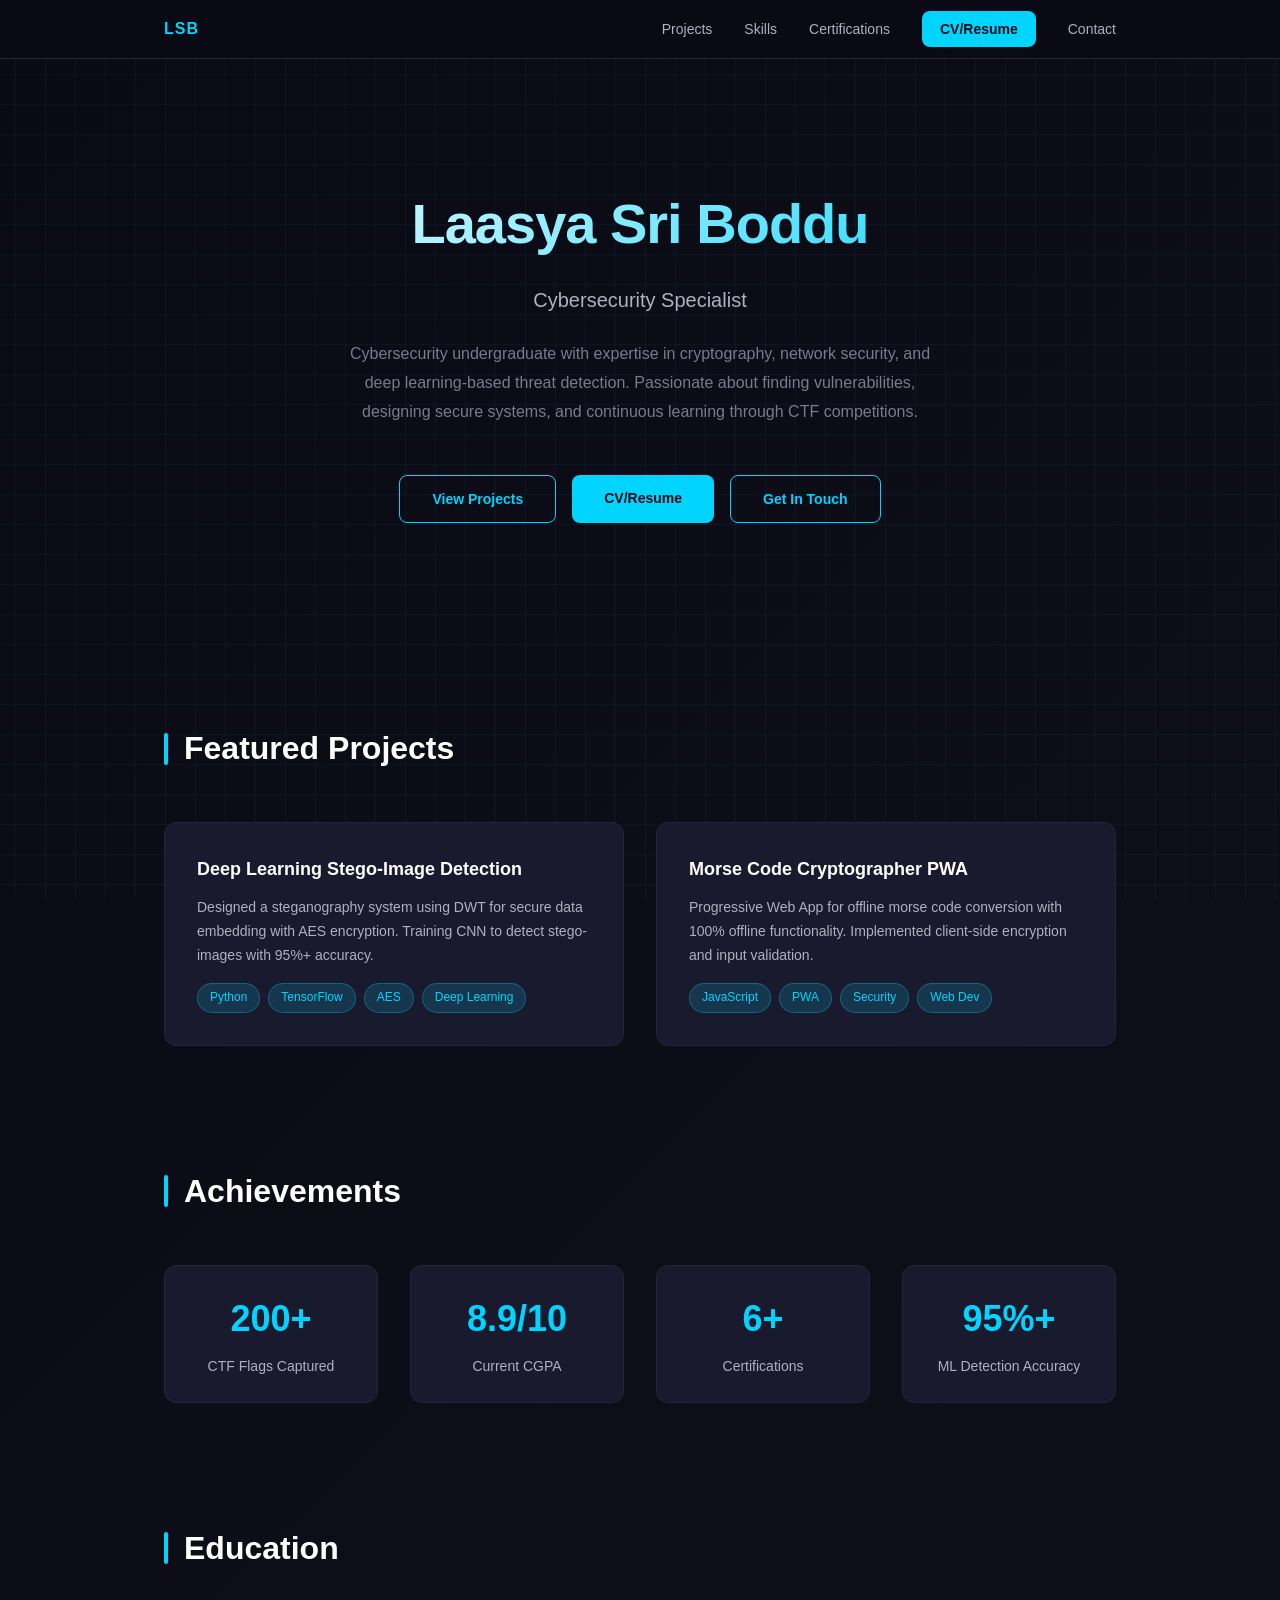
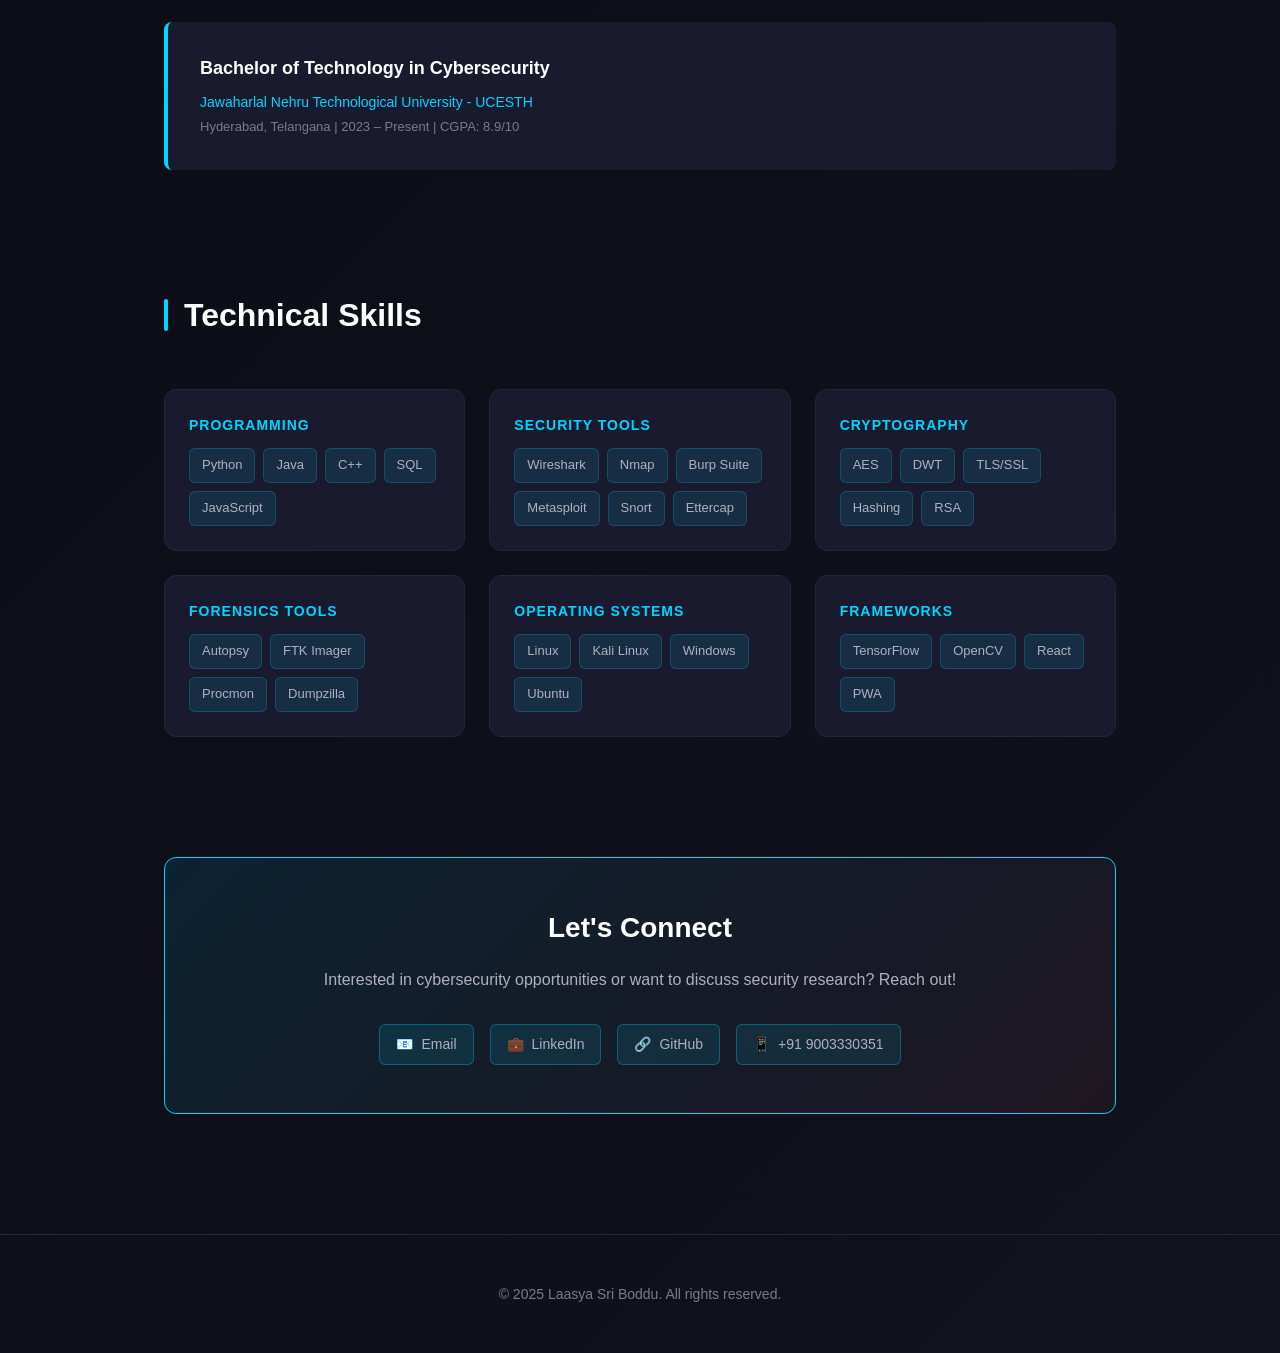
==== index.html @ 1b59035a "Add files via upload" ====
<!DOCTYPE html>
<html lang="en">
<head>
  <meta charset="UTF-8" />
  <meta name="viewport" content="width=device-width, initial-scale=1.0" />
  <meta
    name="description"
    content="Cybersecurity portfolio of Laasya Sri Boddu - cryptography, threat detection, penetration testing"
  />
  <meta name="theme-color" content="#0a0a14" />
  <title>Laasya Sri Boddu | Cybersecurity Portfolio</title>

  <link rel="stylesheet" href="styles.css" />
</head>

<body>
  <!-- Navigation -->
  <nav>
    <div class="container">
      <a href="#" class="nav-brand">LSB</a>

      <ul class="nav-links">
  <li><a href="#projects">Projects</a></li>
  <li><a href="#skills">Skills</a></li>
  <li><a href="#certifications">Certifications</a></li>

  <li>
    <a
      href="resume.pdf"
      target="_blank"
      class="resume-nav-btn"
    >
      CV/Resume
    </a>
  </li>

  <li><a href="#contact">Contact</a></li>
</ul>
    </div>
  </nav>

  <!-- Main -->
  <div class="container">

    <!-- Hero -->
    <section class="hero">
      <h1>Laasya Sri Boddu</h1>

      <p class="hero-subtitle">
        Cybersecurity Specialist
      </p>

      <p class="hero-description">
        Cybersecurity undergraduate with expertise in cryptography,
        network security, and deep learning-based threat detection.
        Passionate about finding vulnerabilities, designing secure systems,
        and continuous learning through CTF competitions.
      </p>

      <div class="cta-buttons">

  <a href="#projects" class="btn btn-secondary">
    View Projects
  </a>

  <a
    href="resume.pdf"
    target="_blank"
    class="btn btn-primary"
  >
    CV/Resume
  </a>

  <a href="#contact" class="btn btn-secondary">
    Get In Touch
  </a>

</div>
    </section>

    <!-- Projects -->
    <section id="projects">
      <h2 class="section-title">Featured Projects</h2>

      <div class="projects-grid">

        <!-- Project 1 -->
        <a
          href="https://github.com/laasya-04/Stego-Image-Analysis-ML"
          target="_blank"
          rel="noopener noreferrer"
          class="project-link"
        >
          <div class="project-card fade-in">
            <h3 class="project-title">
              Deep Learning Stego-Image Detection
            </h3>

            <p class="project-description">
              Designed a steganography system using DWT for secure
              data embedding with AES encryption. Training CNN to
              detect stego-images with 95%+ accuracy.
            </p>

            <div class="project-tags">
              <span class="tag">Python</span>
              <span class="tag">TensorFlow</span>
              <span class="tag">AES</span>
              <span class="tag">Deep Learning</span>
            </div>
          </div>
        </a>

        <!-- Project 2 -->
        <a
          href="https://github.com/laasya-04/morse-cryptographer"
          target="_blank"
          rel="noopener noreferrer"
          class="project-link"
        >
          <div class="project-card fade-in">
            <h3 class="project-title">
              Morse Code Cryptographer PWA
            </h3>

            <p class="project-description">
              Progressive Web App for offline morse code conversion
              with 100% offline functionality. Implemented client-side
              encryption and input validation.
            </p>

            <div class="project-tags">
              <span class="tag">JavaScript</span>
              <span class="tag">PWA</span>
              <span class="tag">Security</span>
              <span class="tag">Web Dev</span>
            </div>
          </div>
        </a>

      </div>
    </section>

    <!-- Achievements -->
    <section>
      <h2 class="section-title">Achievements</h2>

      <div class="achievements">

        <div class="achievement-card">
          <div class="achievement-number">200+</div>
          <div class="achievement-label">CTF Flags Captured</div>
        </div>

        <div class="achievement-card">
          <div class="achievement-number">8.9/10</div>
          <div class="achievement-label">Current CGPA</div>
        </div>

        <div class="achievement-card">
          <div class="achievement-number">6+</div>
          <div class="achievement-label">Certifications</div>
        </div>

        <div class="achievement-card">
          <div class="achievement-number">95%+</div>
          <div class="achievement-label">ML Detection Accuracy</div>
        </div>

      </div>
    </section>

    <!-- Education -->
    <section>
      <h2 class="section-title">Education</h2>

      <div class="education-box">
        <div class="education-degree">
          Bachelor of Technology in Cybersecurity
        </div>

        <div class="education-university">
          Jawaharlal Nehru Technological University - UCESTH
        </div>

        <div class="education-meta">
          Hyderabad, Telangana | 2023 – Present | CGPA: 8.9/10
        </div>
      </div>
    </section>

    <!-- Skills -->
    <section id="skills">
      <h2 class="section-title">Technical Skills</h2>

      <div class="skills-container">

        <div class="skill-category">
          <div class="skill-category-title">Programming</div>

          <div class="skill-items">
            <span class="skill-item">Python</span>
            <span class="skill-item">Java</span>
            <span class="skill-item">C++</span>
            <span class="skill-item">SQL</span>
            <span class="skill-item">JavaScript</span>
          </div>
        </div>

        <div class="skill-category">
          <div class="skill-category-title">Security Tools</div>

          <div class="skill-items">
            <span class="skill-item">Wireshark</span>
            <span class="skill-item">Nmap</span>
            <span class="skill-item">Burp Suite</span>
            <span class="skill-item">Metasploit</span>
            <span class="skill-item">Snort</span>
            <span class="skill-item">Ettercap</span>
          </div>
        </div>

        <div class="skill-category">
          <div class="skill-category-title">Cryptography</div>

          <div class="skill-items">
            <span class="skill-item">AES</span>
            <span class="skill-item">DWT</span>
            <span class="skill-item">TLS/SSL</span>
            <span class="skill-item">Hashing</span>
            <span class="skill-item">RSA</span>
          </div>
        </div>

        <div class="skill-category">
          <div class="skill-category-title">Forensics Tools</div>

          <div class="skill-items">
            <span class="skill-item">Autopsy</span>
            <span class="skill-item">FTK Imager</span>
            <span class="skill-item">Procmon</span>
            <span class="skill-item">Dumpzilla</span>
          </div>
        </div>

        <div class="skill-category">
          <div class="skill-category-title">Operating Systems</div>

          <div class="skill-items">
            <span class="skill-item">Linux</span>
            <span class="skill-item">Kali Linux</span>
            <span class="skill-item">Windows</span>
            <span class="skill-item">Ubuntu</span>
          </div>
        </div>

        <div class="skill-category">
          <div class="skill-category-title">Frameworks</div>

          <div class="skill-items">
            <span class="skill-item">TensorFlow</span>
            <span class="skill-item">OpenCV</span>
            <span class="skill-item">React</span>
            <span class="skill-item">PWA</span>
          </div>
        </div>

      </div>
    </section>

    <!-- Contact -->
    <section id="contact">
      <div class="contact-section">

        <h2>Let's Connect</h2>

        <p>
          Interested in cybersecurity opportunities or want to
          discuss security research? Reach out!
        </p>

        <div class="contact-links">

          <a
            href="mailto:laasya041105@gmail.com"
            class="contact-link"
          >
            <span>📧</span>
            Email
          </a>

          <a
            href="https://www.linkedin.com/in/laasya-sri-b-a674a734a/"
            target="_blank"
            rel="noopener noreferrer"
            class="contact-link"
          >
            <span>💼</span>
            LinkedIn
          </a>

          <a
            href="https://github.com/laasya-04"
            target="_blank"
            rel="noopener noreferrer"
            class="contact-link"
          >
            <span>🔗</span>
            GitHub
          </a>

          <a
            href="tel:+919003330351"
            class="contact-link"
          >
            <span>📱</span>
            +91 9003330351
          </a>

        </div>
      </div>
    </section>

  </div>

  <!-- Footer -->
  <footer>
    <div class="container">
      <p>
        © 2025 Laasya Sri Boddu.
        All rights reserved.
      </p>
    </div>
  </footer>

  <script src="script.js"></script>
</body>
</html>
---- styles.css ----
* {
  margin: 0;
  padding: 0;
  box-sizing: border-box;
}

:root {
  --bg-primary: #0a0a14;
  --bg-secondary: #12121e;
  --bg-tertiary: #1a1a2e;
  --text-primary: #ffffff;
  --text-secondary: #b0b0c0;
  --text-tertiary: #7a7a8e;
  --accent: #00d4ff;
  --accent-warm: #ff6b6b;
  --border: #252538;
  --success: #52c41a;
}

html {
  scroll-behavior: smooth;
}

body {
  font-family: -apple-system, BlinkMacSystemFont, 'Segoe UI', Roboto, 'Helvetica Neue', sans-serif;
  background: linear-gradient(135deg, var(--bg-primary) 0%, var(--bg-secondary) 100%);
  color: var(--text-primary);
  line-height: 1.6;
  overflow-x: hidden;
}

/* Animated background grid */
body::before {
  content: '';
  position: fixed;
  top: 0;
  left: 0;
  width: 100%;
  height: 100%;
  background-image: 
    linear-gradient(0deg, transparent 24%, rgba(0, 212, 255, 0.05) 25%, rgba(0, 212, 255, 0.05) 26%, transparent 27%, transparent 74%, rgba(0, 212, 255, 0.05) 75%, rgba(0, 212, 255, 0.05) 76%, transparent 77%, transparent),
    linear-gradient(90deg, transparent 24%, rgba(0, 212, 255, 0.05) 25%, rgba(0, 212, 255, 0.05) 26%, transparent 27%, transparent 74%, rgba(0, 212, 255, 0.05) 75%, rgba(0, 212, 255, 0.05) 76%, transparent 77%, transparent);
  background-size: 60px 60px;
  pointer-events: none;
  z-index: 0;
}

.container {
  position: relative;
  z-index: 1;
  max-width: 1000px;
  margin: 0 auto;
  padding: 0 24px;
}

/* Navigation */
nav {
  position: sticky;
  top: 0;
  background: rgba(10, 10, 20, 0.8);
  backdrop-filter: blur(10px);
  border-bottom: 1px solid var(--border);
  padding: 16px 0;
  z-index: 100;
}

nav .container {
  display: flex;
  justify-content: space-between;
  align-items: center;
}

.nav-brand {
  font-size: 16px;
  font-weight: 600;
  color: var(--accent);
  text-decoration: none;
  letter-spacing: 1px;
}

.nav-links {
  display: flex;
  gap: 32px;
  list-style: none;
}

.nav-links a {
  color: var(--text-secondary);
  text-decoration: none;
  font-size: 14px;
  transition: color 0.3s ease;
  position: relative;
}

.nav-links a:hover {
  color: var(--accent);
}

.nav-links a::after {
  content: '';
  position: absolute;
  bottom: -4px;
  left: 0;
  width: 0;
  height: 2px;
  background: var(--accent);
  transition: width 0.3s ease;
}

.nav-links a:hover::after {
  width: 100%;
}

/* Hero Section */

.hero {
  padding: 120px 0 80px;
  text-align: center;
  animation: fadeInUp 1s ease-out;
}

.hero h1 {
  font-size: 56px;
  font-weight: 700;
  margin-bottom: 16px;
  background: linear-gradient(135deg, var(--text-primary) 0%, var(--accent) 100%);
  -webkit-background-clip: text;
  -webkit-text-fill-color: transparent;
  background-clip: text;
  letter-spacing: -1px;
}

.hero-subtitle {
  font-size: 20px;
  color: var(--text-secondary);
  margin-bottom: 24px;
  font-weight: 300;
}

.hero-description {
  font-size: 16px;
  color: var(--text-tertiary);
  max-width: 600px;
  margin: 0 auto 48px;
  line-height: 1.8;
}

.cta-buttons {
  display: flex;
  gap: 16px;
  justify-content: center;
  flex-wrap: wrap;
}

.btn {
  padding: 12px 32px;
  border: none;
  border-radius: 8px;
  font-size: 14px;
  font-weight: 600;
  cursor: pointer;
  transition: all 0.3s ease;
  text-decoration: none;
  display: inline-block;
}

.btn-primary {
  background: var(--accent);
  color: var(--bg-primary);
}

.btn-primary:hover {
  transform: translateY(-2px);
  box-shadow: 0 12px 24px rgba(0, 212, 255, 0.2);
}

.btn-secondary {
  background: transparent;
  color: var(--accent);
  border: 1px solid var(--accent);
}

.btn-secondary:hover {
  background: rgba(0, 212, 255, 0.1);
}
.resume-nav-btn {
  background: var(--accent);
  color: var(--bg-primary) !important;
  padding: 10px 18px;
  border-radius: 8px;
  font-weight: 600;
  transition: all 0.3s ease;
}

.resume-nav-btn:hover {
  transform: translateY(-2px);
  box-shadow: 0 8px 20px rgba(0, 212, 255, 0.25);
}

.resume-nav-btn::after {
  display: none;
}
/* Sections */
section {
  margin-bottom: 120px;
}

.section-title {
  font-size: 32px;
  font-weight: 700;
  margin-bottom: 48px;
  color: var(--text-primary);
  display: flex;
  align-items: center;
  gap: 16px;
}

.section-title::before {
  content: '';
  width: 4px;
  height: 32px;
  background: var(--accent);
  border-radius: 2px;
}

/* Projects Grid */
.projects-grid {
  display: grid;
  grid-template-columns: repeat(auto-fit, minmax(320px, 1fr));
  gap: 32px;
}
.project-link {
  text-decoration: none;
  color: inherit;
  display: block;
}
.project-card {
  background: var(--bg-tertiary);
  border: 1px solid var(--border);
  border-radius: 12px;
  padding: 32px;
  transition: all 0.3s ease;
  cursor: pointer;
  position: relative;
  overflow: hidden;
}

.project-card::before {
  content: '';
  position: absolute;
  top: 0;
  left: 0;
  width: 100%;
  height: 4px;
  background: linear-gradient(90deg, var(--accent), var(--accent-warm));
  transform: translateX(-100%);
  transition: transform 0.3s ease;
}

.project-card:hover {
  background: linear-gradient(135deg, rgba(0, 212, 255, 0.1) 0%, rgba(255, 107, 107, 0.05) 100%);
  border-color: var(--accent);
  transform: translateY(-8px);
}

.project-card:hover::before {
  transform: translateX(0);
}

.project-title {
  font-size: 18px;
  font-weight: 600;
  margin-bottom: 12px;
  color: var(--text-primary);
}

.project-description {
  font-size: 14px;
  color: var(--text-secondary);
  margin-bottom: 16px;
  line-height: 1.7;
}

.project-tags {
  display: flex;
  gap: 8px;
  flex-wrap: wrap;
}

.tag {
  background: rgba(0, 212, 255, 0.15);
  color: var(--accent);
  padding: 4px 12px;
  border-radius: 20px;
  font-size: 12px;
  font-weight: 500;
  border: 1px solid rgba(0, 212, 255, 0.3);
}

/* Skills Section */
.skills-container {
  display: grid;
  grid-template-columns: repeat(auto-fit, minmax(250px, 1fr));
  gap: 24px;
}

.skill-category {
  background: var(--bg-tertiary);
  border: 1px solid var(--border);
  border-radius: 12px;
  padding: 24px;
  transition: all 0.3s ease;
}

.skill-category:hover {
  border-color: var(--accent);
  background: linear-gradient(135deg, rgba(0, 212, 255, 0.1) 0%, rgba(0, 212, 255, 0.05) 100%);
}

.skill-category-title {
  font-size: 14px;
  font-weight: 700;
  color: var(--accent);
  margin-bottom: 12px;
  text-transform: uppercase;
  letter-spacing: 1px;
}

.skill-items {
  display: flex;
  flex-wrap: wrap;
  gap: 8px;
}

.skill-item {
  background: rgba(0, 212, 255, 0.1);
  color: var(--text-secondary);
  padding: 6px 12px;
  border-radius: 6px;
  font-size: 13px;
  border: 1px solid rgba(0, 212, 255, 0.2);
  transition: all 0.3s ease;
}

.skill-item:hover {
  background: rgba(0, 212, 255, 0.2);
  color: var(--accent);
  border-color: var(--accent);
}

/* Achievements */
.achievements {
  display: grid;
  grid-template-columns: repeat(auto-fit, minmax(200px, 1fr));
  gap: 32px;
}

.achievement-card {
  text-align: center;
  padding: 24px;
  background: var(--bg-tertiary);
  border: 1px solid var(--border);
  border-radius: 12px;
  transition: all 0.3s ease;
}

.achievement-card:hover {
  border-color: var(--accent);
  transform: scale(1.05);
}

.achievement-number {
  font-size: 36px;
  font-weight: 700;
  color: var(--accent);
  margin-bottom: 8px;
}

.achievement-label {
  font-size: 14px;
  color: var(--text-secondary);
  font-weight: 500;
}

/* Certifications */
.cert-link {
  text-decoration: none;
  color: inherit;
  transition: all 0.3s ease;
  display: block;
  cursor: pointer;
}
 
.cert-link:hover .cert-name {
  color: var(--accent);
  text-decoration: underline;
}
 
.cert-item:has(.cert-link:hover) {
  background: rgba(0, 212, 255, 0.12) !important;
  border-left-color: var(--accent) !important;
}
 
.cert-name {
  font-size: 14px;
  font-weight: 600;
  color: var(--text-primary);
  margin-bottom: 4px;
  transition: color 0.3s ease;
}
 
/* Add pointer cursor to cert-name */
.cert-link:hover {
  color: var(--accent);
}
.certifications-list {
  display: flex;
  flex-direction: column;
  gap: 16px;
}

.cert-item {
  display: flex;
  align-items: flex-start;
  gap: 16px;
  padding: 16px;
  background: var(--bg-tertiary);
  border-radius: 8px;
  border-left: 3px solid var(--accent);
  transition: all 0.3s ease;
}

.cert-item:hover {
  background: rgba(0, 212, 255, 0.08);
  transform: translateX(8px);
}

.cert-icon {
  width: 32px;
  height: 32px;
  background: rgba(0, 212, 255, 0.2);
  border-radius: 50%;
  display: flex;
  align-items: center;
  justify-content: center;
  color: var(--accent);
  flex-shrink: 0;
  font-weight: 700;
  font-size: 16px;
}

.cert-content {
  flex: 1;
}

.cert-name {
  font-size: 14px;
  font-weight: 600;
  color: var(--text-primary);
  margin-bottom: 4px;
}

.cert-issuer {
  font-size: 13px;
  color: var(--text-tertiary);
}

/* Education */
.education-box {
  background: var(--bg-tertiary);
  border-left: 4px solid var(--accent);
  border-radius: 8px;
  padding: 32px;
  transition: all 0.3s ease;
}

.education-box:hover {
  background: rgba(0, 212, 255, 0.08);
}

.education-degree {
  font-size: 18px;
  font-weight: 600;
  color: var(--text-primary);
  margin-bottom: 8px;
}

.education-university {
  font-size: 14px;
  color: var(--accent);
  margin-bottom: 4px;
  font-weight: 500;
}

.education-meta {
  font-size: 13px;
  color: var(--text-tertiary);
}

/* Contact Section */
.contact-section {
  background: linear-gradient(135deg, rgba(0, 212, 255, 0.1) 0%, rgba(255, 107, 107, 0.05) 100%);
  border: 1px solid var(--accent);
  border-radius: 12px;
  padding: 48px;
  text-align: center;
}

.contact-section h2 {
  font-size: 28px;
  margin-bottom: 16px;
}

.contact-section p {
  font-size: 16px;
  color: var(--text-secondary);
  margin-bottom: 32px;
}

.contact-links {
  display: flex;
  gap: 16px;
  justify-content: center;
  flex-wrap: wrap;
}

.contact-link {
  display: flex;
  align-items: center;
  gap: 8px;
  color: var(--text-secondary);
  text-decoration: none;
  font-size: 14px;
  padding: 8px 16px;
  background: rgba(0, 212, 255, 0.1);
  border: 1px solid rgba(0, 212, 255, 0.3);
  border-radius: 6px;
  transition: all 0.3s ease;
}

.contact-link:hover {
  color: var(--accent);
  background: rgba(0, 212, 255, 0.2);
  border-color: var(--accent);
}

/* Footer */
footer {
  border-top: 1px solid var(--border);
  padding: 48px 0;
  text-align: center;
  color: var(--text-tertiary);
  font-size: 14px;
}

/* Animations */
@keyframes fadeInUp {
  from {
    opacity: 0;
    transform: translateY(30px);
  }
  to {
    opacity: 1;
    transform: translateY(0);
  }
}

@keyframes slideIn {
  from {
    opacity: 0;
    transform: translateX(-20px);
  }
  to {
    opacity: 1;
    transform: translateX(0);
  }
}

.fade-in {
  animation: fadeInUp 0.6s ease-out forwards;
}

section:nth-child(n) {
  animation: fadeInUp 0.8s ease-out;
}

/* Responsive */
@media (max-width: 768px) {
  .hero h1 {
    font-size: 36px;
  }

  .nav-links {
    gap: 16px;
    font-size: 12px;
  }

  .section-title {
    font-size: 24px;
  }

  .projects-grid {
    grid-template-columns: 1fr;
  }

  .cta-buttons {
    flex-direction: column;
  }

  .btn {
    width: 100%;
  }

  .contact-section {
    padding: 32px 24px;
  }
}
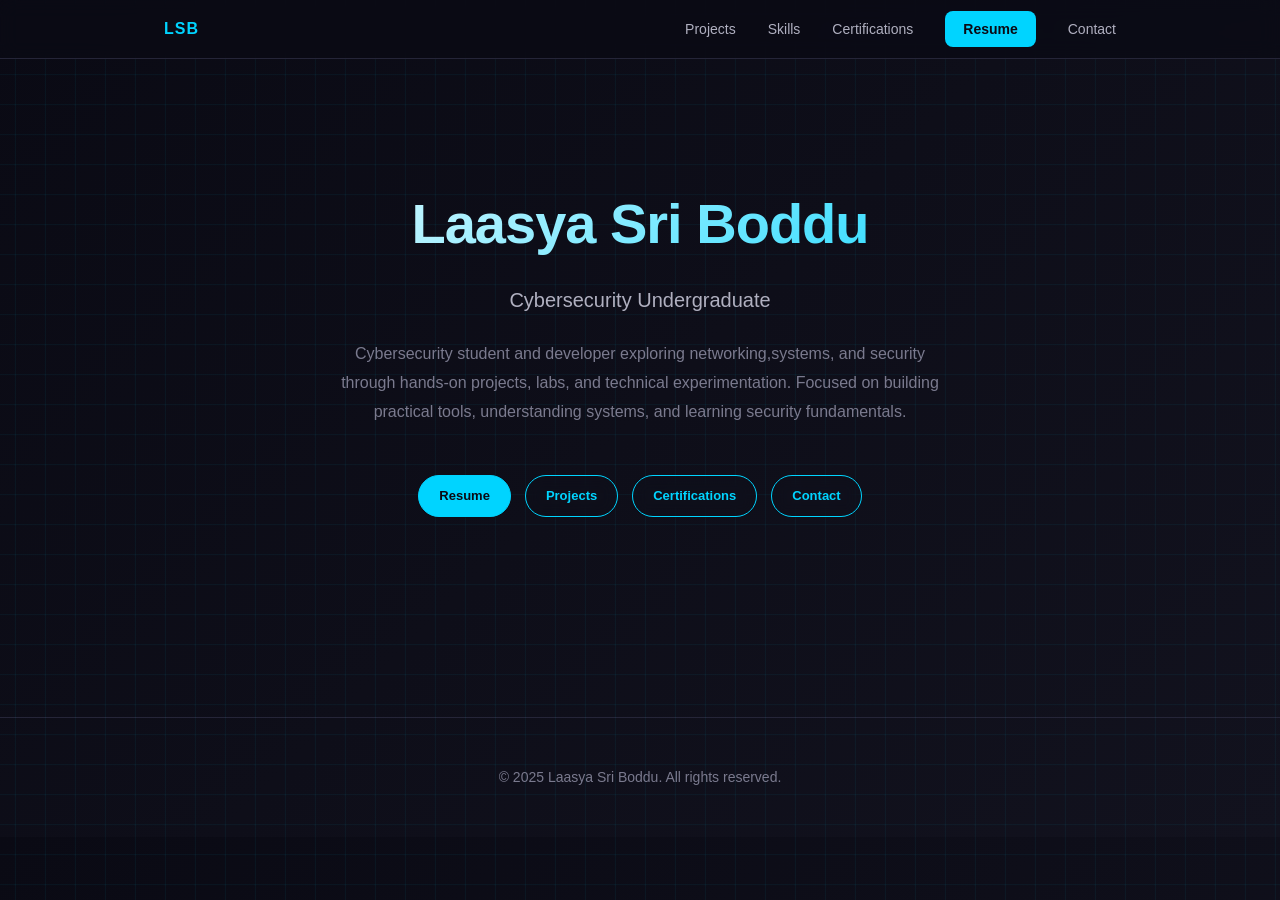
==== commit 1b2e3935: "Added portfolio files" ====
--- a/index.html
+++ b/index.html
@@ -29,8 +29,7 @@
       href="resume.pdf"
       target="_blank"
       class="resume-nav-btn"
-    >
-      CV/Resume
+    >Resume
     </a>
   </li>
 
@@ -46,278 +45,40 @@
     <section class="hero">
       <h1>Laasya Sri Boddu</h1>
 
-      <p class="hero-subtitle">
-        Cybersecurity Specialist
-      </p>
+      <p class="hero-subtitle">Cybersecurity Undergraduate</p>
 
       <p class="hero-description">
-        Cybersecurity undergraduate with expertise in cryptography,
-        network security, and deep learning-based threat detection.
-        Passionate about finding vulnerabilities, designing secure systems,
-        and continuous learning through CTF competitions.
+        Cybersecurity student and developer exploring networking,systems, and security through hands-on projects, labs, and technical experimentation. Focused on building practical tools, understanding systems, and learning security fundamentals.
       </p>
 
       <div class="cta-buttons">
-
-  <a href="#projects" class="btn btn-secondary">
-    View Projects
-  </a>
-
-  <a
-    href="resume.pdf"
-    target="_blank"
-    class="btn btn-primary"
-  >
-    CV/Resume
-  </a>
-
-  <a href="#contact" class="btn btn-secondary">
-    Get In Touch
-  </a>
-
-</div>
-    </section>
-
-    <!-- Projects -->
-    <section id="projects">
-      <h2 class="section-title">Featured Projects</h2>
-
-      <div class="projects-grid">
-
-        <!-- Project 1 -->
         <a
-          href="https://github.com/laasya-04/Stego-Image-Analysis-ML"
+          href="resume.pdf"
           target="_blank"
-          rel="noopener noreferrer"
-          class="project-link"
+          class="btn btn-primary"
         >
-          <div class="project-card fade-in">
-            <h3 class="project-title">
-              Deep Learning Stego-Image Detection
-            </h3>
-
-            <p class="project-description">
-              Designed a steganography system using DWT for secure
-              data embedding with AES encryption. Training CNN to
-              detect stego-images with 95%+ accuracy.
-            </p>
-
-            <div class="project-tags">
-              <span class="tag">Python</span>
-              <span class="tag">TensorFlow</span>
-              <span class="tag">AES</span>
-              <span class="tag">Deep Learning</span>
-            </div>
-          </div>
+        Resume
         </a>
 
-        <!-- Project 2 -->
         <a
-          href="https://github.com/laasya-04/morse-cryptographer"
-          target="_blank"
-          rel="noopener noreferrer"
-          class="project-link"
+          href="projects.html"
+          class="btn btn-secondary"
         >
-          <div class="project-card fade-in">
-            <h3 class="project-title">
-              Morse Code Cryptographer PWA
-            </h3>
-
-            <p class="project-description">
-              Progressive Web App for offline morse code conversion
-              with 100% offline functionality. Implemented client-side
-              encryption and input validation.
-            </p>
-
-            <div class="project-tags">
-              <span class="tag">JavaScript</span>
-              <span class="tag">PWA</span>
-              <span class="tag">Security</span>
-              <span class="tag">Web Dev</span>
-            </div>
-          </div>
+        Projects
         </a>
 
-      </div>
-    </section>
-
-    <!-- Achievements -->
-    <section>
-      <h2 class="section-title">Achievements</h2>
-
-      <div class="achievements">
-
-        <div class="achievement-card">
-          <div class="achievement-number">200+</div>
-          <div class="achievement-label">CTF Flags Captured</div>
-        </div>
-
-        <div class="achievement-card">
-          <div class="achievement-number">8.9/10</div>
-          <div class="achievement-label">Current CGPA</div>
-        </div>
-
-        <div class="achievement-card">
-          <div class="achievement-number">6+</div>
-          <div class="achievement-label">Certifications</div>
-        </div>
-
-        <div class="achievement-card">
-          <div class="achievement-number">95%+</div>
-          <div class="achievement-label">ML Detection Accuracy</div>
-        </div>
-
-      </div>
-    </section>
-
-    <!-- Education -->
-    <section>
-      <h2 class="section-title">Education</h2>
-
-      <div class="education-box">
-        <div class="education-degree">
-          Bachelor of Technology in Cybersecurity
-        </div>
-
-        <div class="education-university">
-          Jawaharlal Nehru Technological University - UCESTH
-        </div>
-
-        <div class="education-meta">
-          Hyderabad, Telangana | 2023 – Present | CGPA: 8.9/10
-        </div>
-      </div>
-    </section>
-
-    <!-- Skills -->
-    <section id="skills">
-      <h2 class="section-title">Technical Skills</h2>
-
-      <div class="skills-container">
-
-        <div class="skill-category">
-          <div class="skill-category-title">Programming</div>
-
-          <div class="skill-items">
-            <span class="skill-item">Python</span>
-            <span class="skill-item">Java</span>
-            <span class="skill-item">C++</span>
-            <span class="skill-item">SQL</span>
-            <span class="skill-item">JavaScript</span>
-          </div>
-        </div>
-
-        <div class="skill-category">
-          <div class="skill-category-title">Security Tools</div>
-
-          <div class="skill-items">
-            <span class="skill-item">Wireshark</span>
-            <span class="skill-item">Nmap</span>
-            <span class="skill-item">Burp Suite</span>
-            <span class="skill-item">Metasploit</span>
-            <span class="skill-item">Snort</span>
-            <span class="skill-item">Ettercap</span>
-          </div>
-        </div>
-
-        <div class="skill-category">
-          <div class="skill-category-title">Cryptography</div>
-
-          <div class="skill-items">
-            <span class="skill-item">AES</span>
-            <span class="skill-item">DWT</span>
-            <span class="skill-item">TLS/SSL</span>
-            <span class="skill-item">Hashing</span>
-            <span class="skill-item">RSA</span>
-          </div>
-        </div>
-
-        <div class="skill-category">
-          <div class="skill-category-title">Forensics Tools</div>
-
-          <div class="skill-items">
-            <span class="skill-item">Autopsy</span>
-            <span class="skill-item">FTK Imager</span>
-            <span class="skill-item">Procmon</span>
-            <span class="skill-item">Dumpzilla</span>
-          </div>
-        </div>
-
-        <div class="skill-category">
-          <div class="skill-category-title">Operating Systems</div>
-
-          <div class="skill-items">
-            <span class="skill-item">Linux</span>
-            <span class="skill-item">Kali Linux</span>
-            <span class="skill-item">Windows</span>
-            <span class="skill-item">Ubuntu</span>
-          </div>
-        </div>
-
-        <div class="skill-category">
-          <div class="skill-category-title">Frameworks</div>
-
-          <div class="skill-items">
-            <span class="skill-item">TensorFlow</span>
-            <span class="skill-item">OpenCV</span>
-            <span class="skill-item">React</span>
-            <span class="skill-item">PWA</span>
-          </div>
-        </div>
-
-      </div>
-    </section>
-
-    <!-- Contact -->
-    <section id="contact">
-      <div class="contact-section">
-
-        <h2>Let's Connect</h2>
-
-        <p>
-          Interested in cybersecurity opportunities or want to
-          discuss security research? Reach out!
-        </p>
-
-        <div class="contact-links">
-
-          <a
-            href="mailto:laasya041105@gmail.com"
-            class="contact-link"
-          >
-            <span>📧</span>
-            Email
-          </a>
-
-          <a
-            href="https://www.linkedin.com/in/laasya-sri-b-a674a734a/"
-            target="_blank"
-            rel="noopener noreferrer"
-            class="contact-link"
-          >
-            <span>💼</span>
-            LinkedIn
-          </a>
-
-          <a
-            href="https://github.com/laasya-04"
-            target="_blank"
-            rel="noopener noreferrer"
-            class="contact-link"
-          >
-            <span>🔗</span>
-            GitHub
-          </a>
-
-          <a
-            href="tel:+919003330351"
-            class="contact-link"
-          >
-            <span>📱</span>
-            +91 9003330351
-          </a>
-
-        </div>
+        <a
+          href="certifications.html"
+          class="btn btn-secondary"
+        >
+        Certifications
+        </a>
+        <a
+          href="contact.html"
+          class="btn btn-secondary"
+        >
+        Contact
+        </a>
       </div>
     </section>
 
--- a/styles.css
+++ b/styles.css
@@ -147,33 +147,42 @@
 
 .cta-buttons {
   display: flex;
-  gap: 16px;
+  gap: 14px;
   justify-content: center;
   flex-wrap: wrap;
+  margin-top: 36px;
 }
 
 .btn {
-  padding: 12px 32px;
-  border: none;
-  border-radius: 8px;
-  font-size: 14px;
+  padding: 10px 20px;
+  border-radius: 999px;
+  font-size: 13px;
   font-weight: 600;
-  cursor: pointer;
-  transition: all 0.3s ease;
   text-decoration: none;
-  display: inline-block;
+  transition: all 0.25s ease;
+  border: 1px solid var(--border);
+  background: rgba(255, 255, 255, 0.03);
+  color: var(--text-secondary);
+  backdrop-filter: blur(8px);
+}
+
+.btn:hover {
+  transform: translateY(-2px);
+  border-color: var(--accent);
+  color: var(--accent);
+  background: rgba(0, 212, 255, 0.08);
 }
 
 .btn-primary {
   background: var(--accent);
   color: var(--bg-primary);
+  border-color: var(--accent);
 }
 
 .btn-primary:hover {
-  transform: translateY(-2px);
-  box-shadow: 0 12px 24px rgba(0, 212, 255, 0.2);
-}
-
+  background: transparent;
+  color: var(--accent);
+}
 .btn-secondary {
   background: transparent;
   color: var(--accent);
@@ -298,6 +307,9 @@
 }
 
 /* Skills Section */
+#skills {
+  margin-top: 40px;
+}
 .skills-container {
   display: grid;
   grid-template-columns: repeat(auto-fit, minmax(250px, 1fr));
@@ -383,81 +395,54 @@
 }
 
 /* Certifications */
+
+.certifications-list {
+  display: flex;
+  flex-direction: column;
+  gap: 24px;
+  margin-top: 40px;
+}
+
+.cert-item {
+  transition: all 0.3s ease;
+  margin-top: 20px;
+}
+
 .cert-link {
   text-decoration: none;
   color: inherit;
-  transition: all 0.3s ease;
   display: block;
-  cursor: pointer;
-}
- 
-.cert-link:hover .cert-name {
-  color: var(--accent);
-  text-decoration: underline;
-}
- 
-.cert-item:has(.cert-link:hover) {
-  background: rgba(0, 212, 255, 0.12) !important;
-  border-left-color: var(--accent) !important;
-}
- 
+}
+
+.cert-content {
+  background: var(--bg-tertiary);
+  border: 1px solid rgba(255, 255, 255, 0.08);
+  border-left: 3px solid var(--accent);
+  border-radius: 12px;
+  padding: 20px;
+  transition: all 0.3s ease;
+}
+
+.cert-item:hover {
+  transform: translateY(-5px);
+}
+
+.cert-item:hover .cert-content {
+  background: rgba(0, 212, 255, 0.08);
+  border-color: var(--accent);
+  box-shadow: 0 10px 30px rgba(0, 212, 255, 0.08);
+}
+
+.cert-item:hover .cert-name {
+  color: var(--accent);
+}
+
 .cert-name {
-  font-size: 14px;
+  font-size: 15px;
   font-weight: 600;
   color: var(--text-primary);
-  margin-bottom: 4px;
+  margin-bottom: 6px;
   transition: color 0.3s ease;
-}
- 
-/* Add pointer cursor to cert-name */
-.cert-link:hover {
-  color: var(--accent);
-}
-.certifications-list {
-  display: flex;
-  flex-direction: column;
-  gap: 16px;
-}
-
-.cert-item {
-  display: flex;
-  align-items: flex-start;
-  gap: 16px;
-  padding: 16px;
-  background: var(--bg-tertiary);
-  border-radius: 8px;
-  border-left: 3px solid var(--accent);
-  transition: all 0.3s ease;
-}
-
-.cert-item:hover {
-  background: rgba(0, 212, 255, 0.08);
-  transform: translateX(8px);
-}
-
-.cert-icon {
-  width: 32px;
-  height: 32px;
-  background: rgba(0, 212, 255, 0.2);
-  border-radius: 50%;
-  display: flex;
-  align-items: center;
-  justify-content: center;
-  color: var(--accent);
-  flex-shrink: 0;
-  font-weight: 700;
-  font-size: 16px;
-}
-
-.cert-content {
-  flex: 1;
-}
-
-.cert-name {
-  font-size: 14px;
-  font-weight: 600;
-  color: var(--text-primary);
-  margin-bottom: 4px;
 }
 
 .cert-issuer {
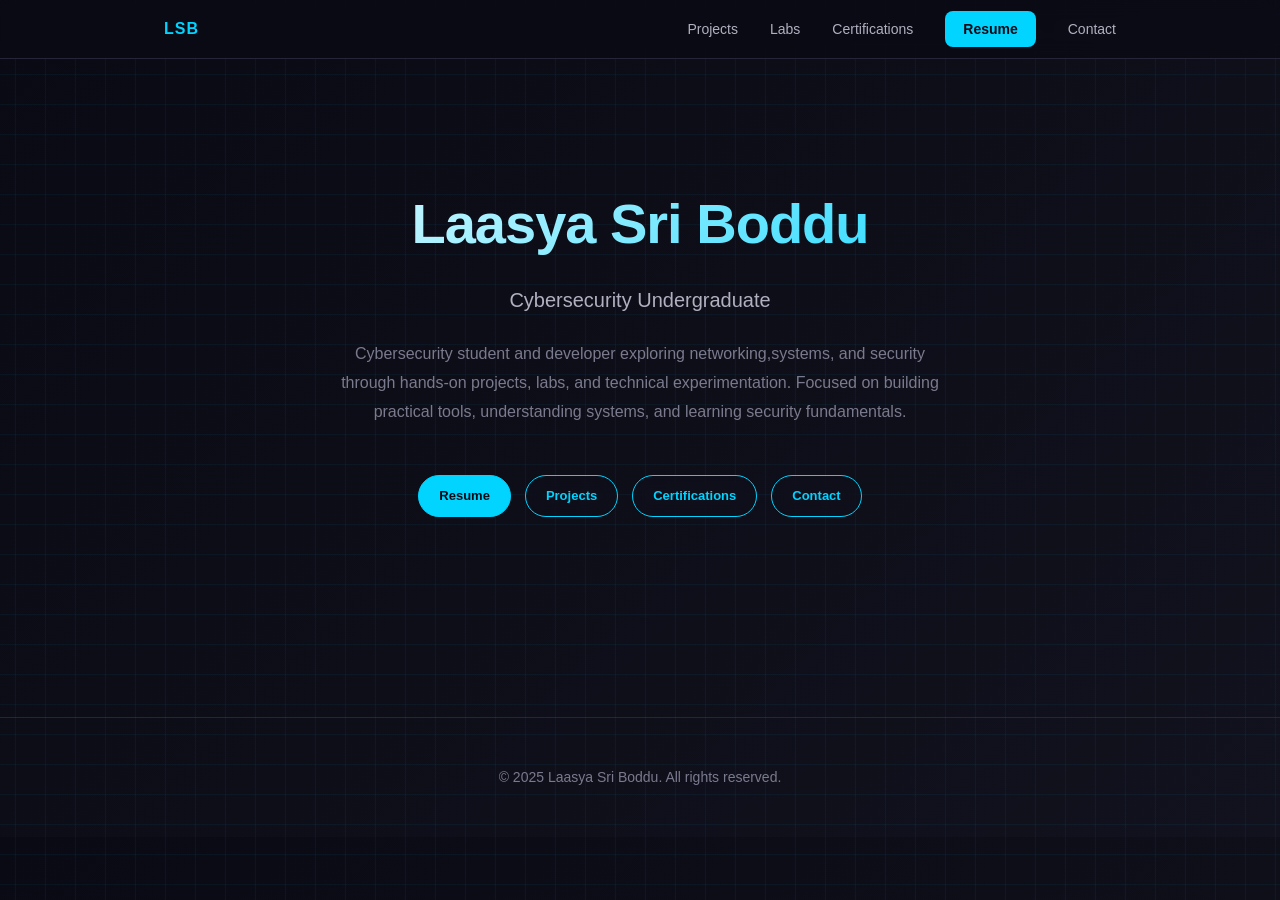
==== commit 0771109d: "Update navigation links in index.html" ====
--- a/index.html
+++ b/index.html
@@ -20,9 +20,9 @@
       <a href="#" class="nav-brand">LSB</a>
 
       <ul class="nav-links">
-  <li><a href="#projects">Projects</a></li>
-  <li><a href="#skills">Skills</a></li>
-  <li><a href="#certifications">Certifications</a></li>
+  <li><a href="projects.html">Projects</a></li>
+  <li><a href="labs.html">Labs</a></li>
+  <li><a href="certifications.html">Certifications</a></li>
 
   <li>
     <a
@@ -96,4 +96,4 @@
 
   <script src="script.js"></script>
 </body>
-</html>+</html>
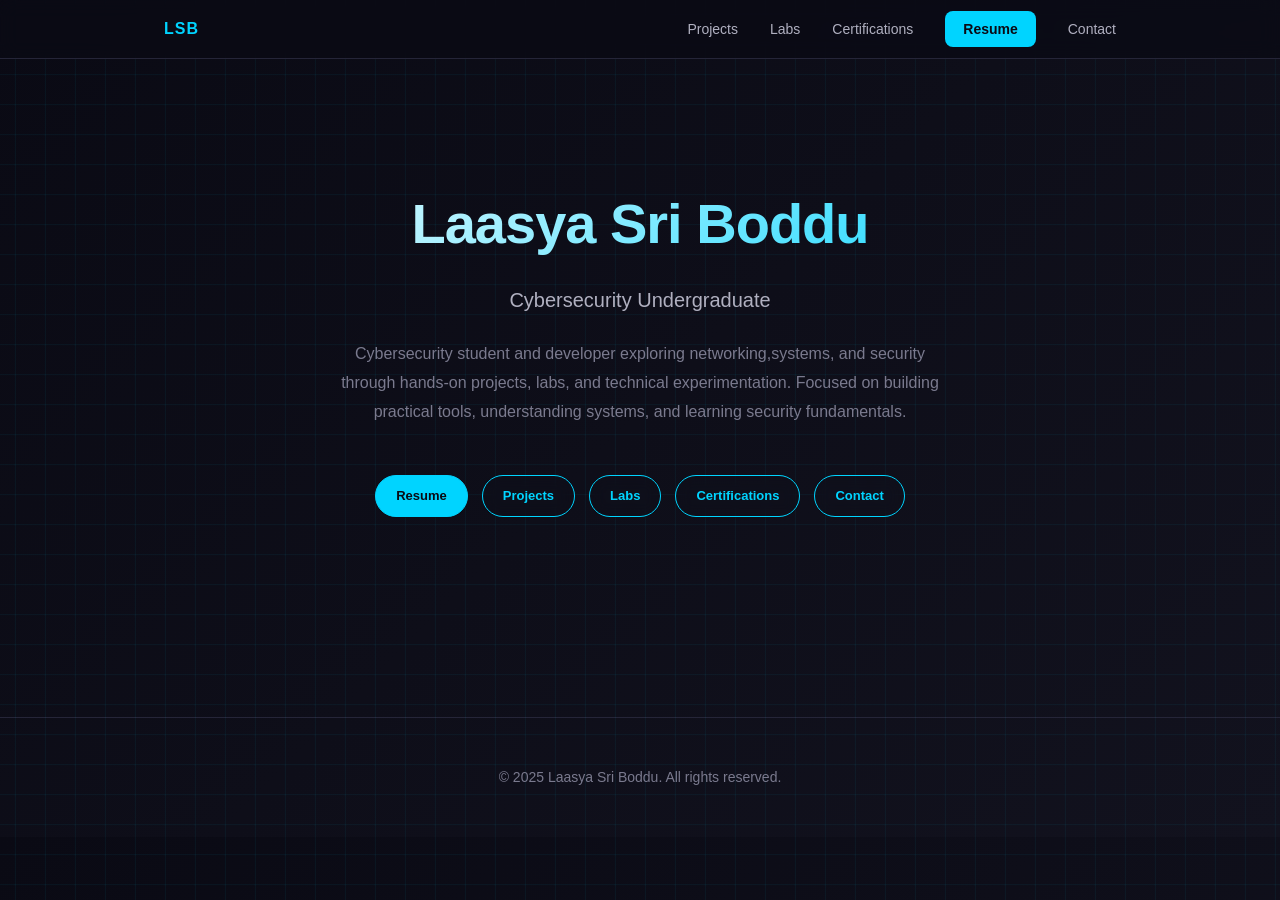
==== commit 9b80d9b8: "added lab button" ====
--- a/index.html
+++ b/index.html
@@ -17,13 +17,11 @@
   <!-- Navigation -->
   <nav>
     <div class="container">
-      <a href="#" class="nav-brand">LSB</a>
-
+      <a href="index.html" class="nav-brand">LSB</a>
       <ul class="nav-links">
   <li><a href="projects.html">Projects</a></li>
   <li><a href="labs.html">Labs</a></li>
   <li><a href="certifications.html">Certifications</a></li>
-
   <li>
     <a
       href="resume.pdf"
@@ -33,7 +31,7 @@
     </a>
   </li>
 
-  <li><a href="#contact">Contact</a></li>
+  <li><a href="contact.html">Contact</a></li>
 </ul>
     </div>
   </nav>
@@ -66,7 +64,12 @@
         >
         Projects
         </a>
-
+        <a
+          href="labs.html"
+          class="btn btn-secondary"
+        >
+        Labs
+        </a>
         <a
           href="certifications.html"
           class="btn btn-secondary"
@@ -81,7 +84,6 @@
         </a>
       </div>
     </section>
-
   </div>
 
   <!-- Footer -->
@@ -96,4 +98,4 @@
 
   <script src="script.js"></script>
 </body>
-</html>
+</html>
--- a/styles.css
+++ b/styles.css
@@ -600,3 +600,72 @@
     padding: 32px 24px;
   }
 }
+/* Labs Section */
+
+.lab-list {
+  display: flex;
+  flex-direction: column;
+  gap: 24px;
+  margin-top: 40px;
+}
+
+.lab-item {
+  transition: all 0.3s ease;
+}
+
+.lab-item a {
+  text-decoration: none;
+  color: inherit;
+  display: block;
+}
+
+.lab-content {
+  background: var(--bg-tertiary);
+  border: 1px solid rgba(255, 255, 255, 0.08);
+  border-left: 3px solid var(--accent);
+  border-radius: 12px;
+  padding: 24px;
+  transition: all 0.3s ease;
+}
+
+.lab-item:hover {
+  transform: translateY(-5px);
+}
+
+.lab-item:hover .lab-content {
+  background: rgba(0, 212, 255, 0.08);
+  border-color: var(--accent);
+  box-shadow: 0 10px 30px rgba(0, 212, 255, 0.08);
+}
+
+.lab-item:hover .lab-name {
+  color: var(--accent);
+}
+
+.lab-name {
+  font-size: 18px;
+  font-weight: 600;
+  color: var(--text-primary);
+  margin-bottom: 12px;
+  transition: color 0.3s ease;
+}
+
+.lab-content p {
+  font-size: 14px;
+  color: var(--text-secondary);
+  line-height: 1.7;
+}
+.lab-link {
+  text-decoration: none;
+  color: inherit;
+  display: block;
+}
+@media (max-width: 768px) {
+  .lab-content {
+    padding: 20px;
+  }
+
+  .lab-name {
+    font-size: 16px;
+  }
+}
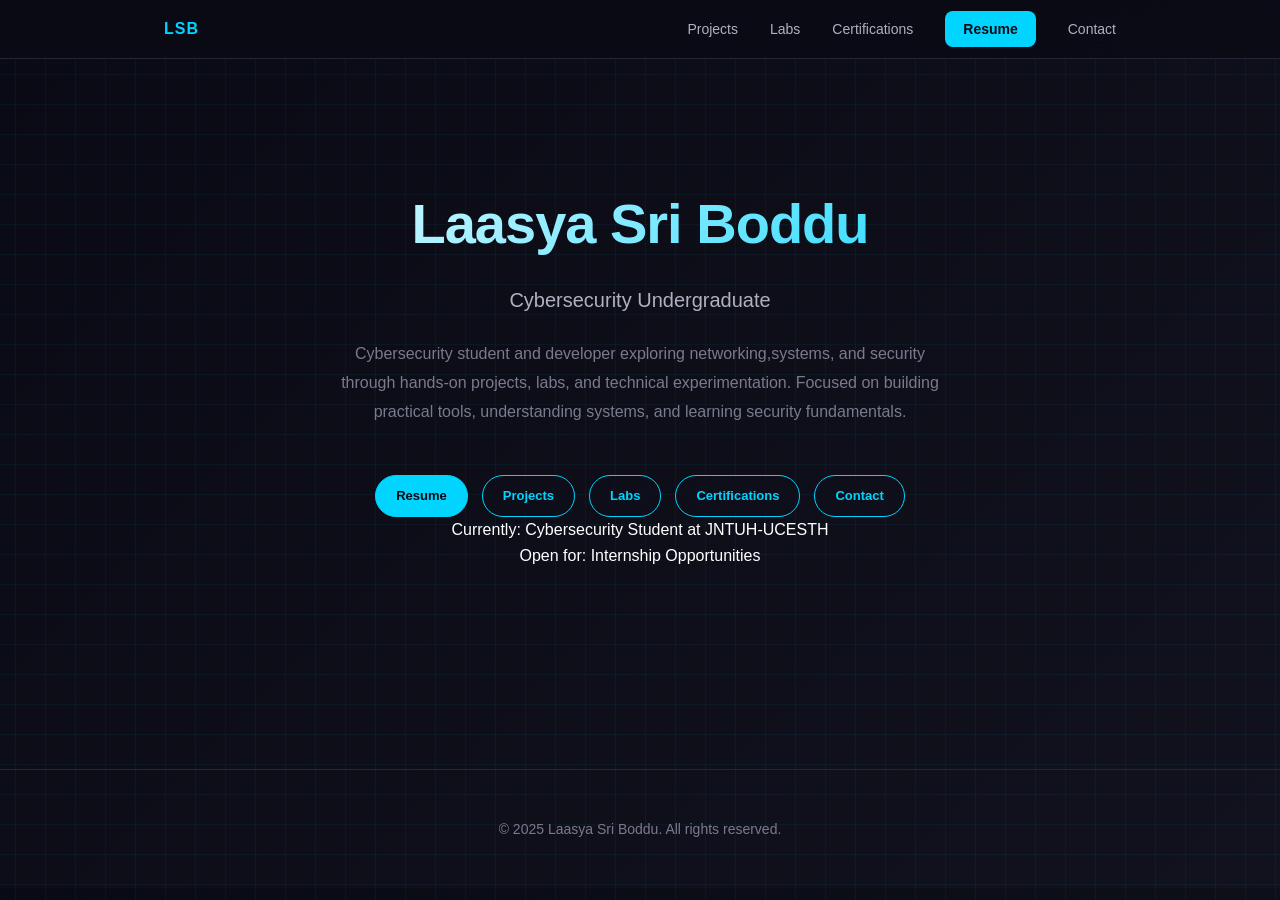
==== commit 3d19b9dc: "Update index.html" ====
--- a/index.html
+++ b/index.html
@@ -83,6 +83,17 @@
         Contact
         </a>
       </div>
+      <div class="hero-status">
+  <p>
+    <span class="status-label">Currently:</span>
+    Cybersecurity Student at JNTUH-UCESTH
+  </p>
+
+  <p>
+    <span class="status-label">Open for:</span>
+    Internship Opportunities
+  </p>
+</div>
     </section>
   </div>
 
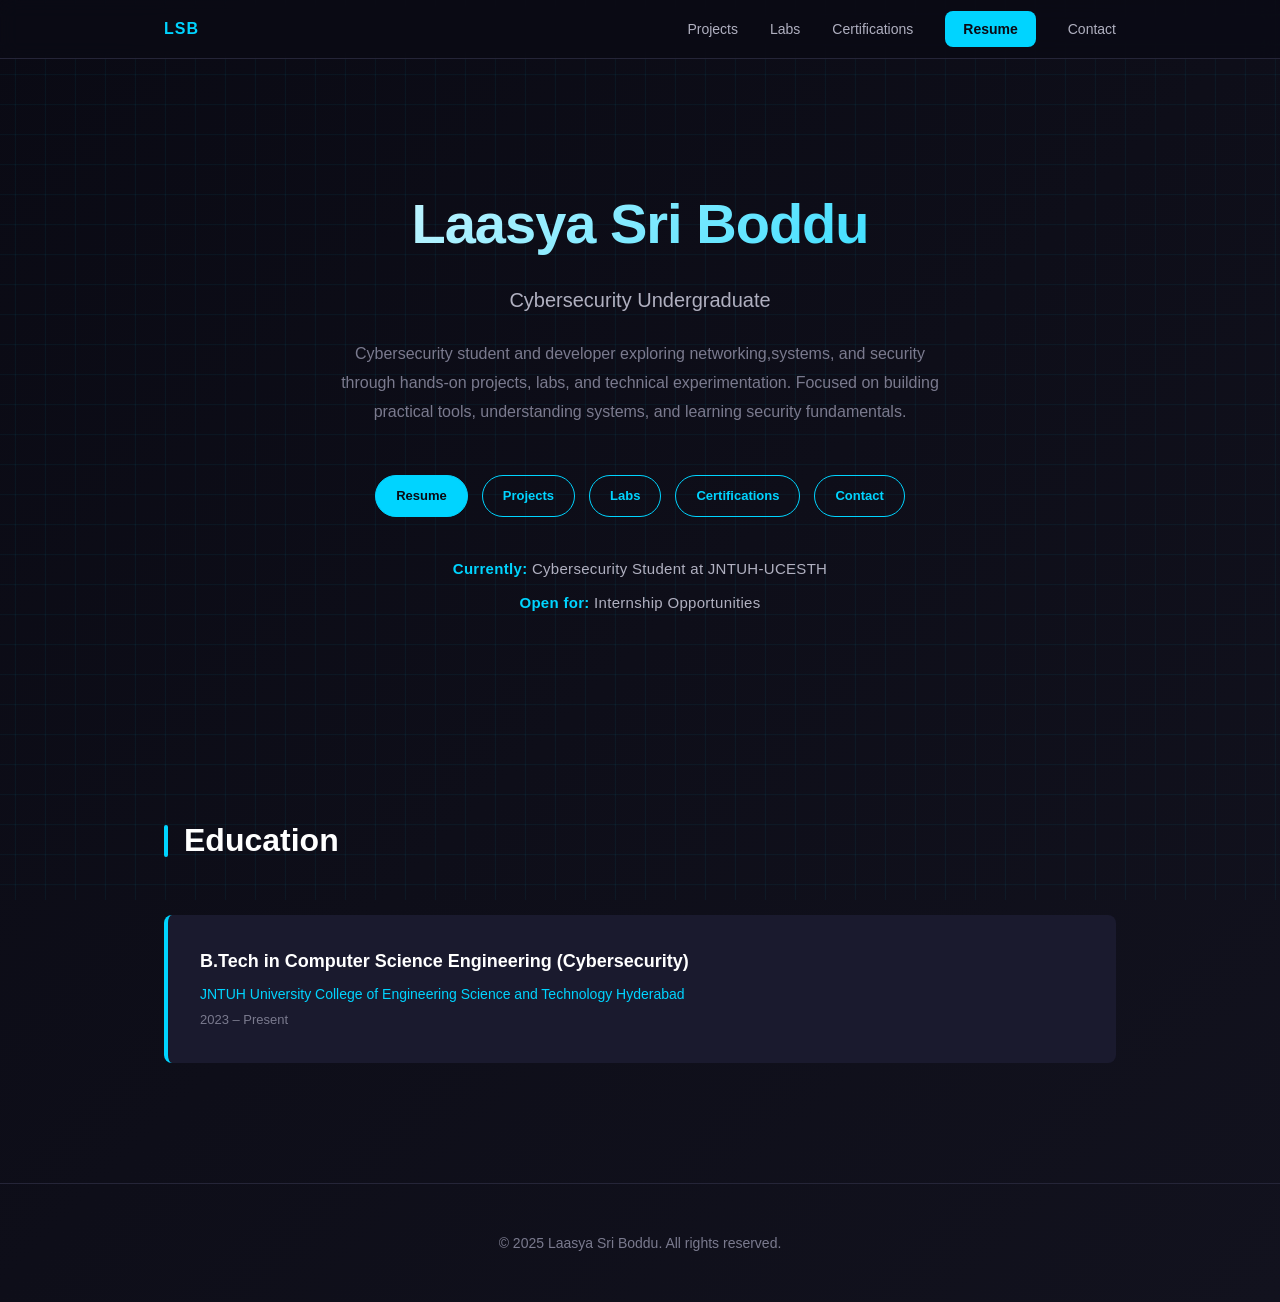
==== commit 18662eb7: "added education" ====
--- a/index.html
+++ b/index.html
@@ -95,6 +95,32 @@
   </p>
 </div>
     </section>
+    <!-- Education Section -->
+<section id="education">
+
+  <h2 class="section-title">
+    Education
+  </h2>
+
+  <div class="education-box">
+
+    <div class="education-degree">
+      B.Tech in Computer Science Engineering
+      (Cybersecurity)
+    </div>
+
+    <div class="education-university">
+      JNTUH University College of Engineering
+      Science and Technology Hyderabad
+    </div>
+
+    <div class="education-meta">
+      2023 – Present
+    </div>
+
+  </div>
+
+</section>
   </div>
 
   <!-- Footer -->
--- a/styles.css
+++ b/styles.css
@@ -209,6 +209,24 @@
 .resume-nav-btn::after {
   display: none;
 }
+.hero-status {
+  margin-top: 40px;
+  display: flex;
+  flex-direction: column;
+  gap: 10px;
+  align-items: center;
+}
+
+.hero-status p {
+  color: var(--text-secondary);
+  font-size: 15px;
+  letter-spacing: 0.3px;
+}
+
+.status-label {
+  color: var(--accent);
+  font-weight: 600;
+}
 /* Sections */
 section {
   margin-bottom: 120px;
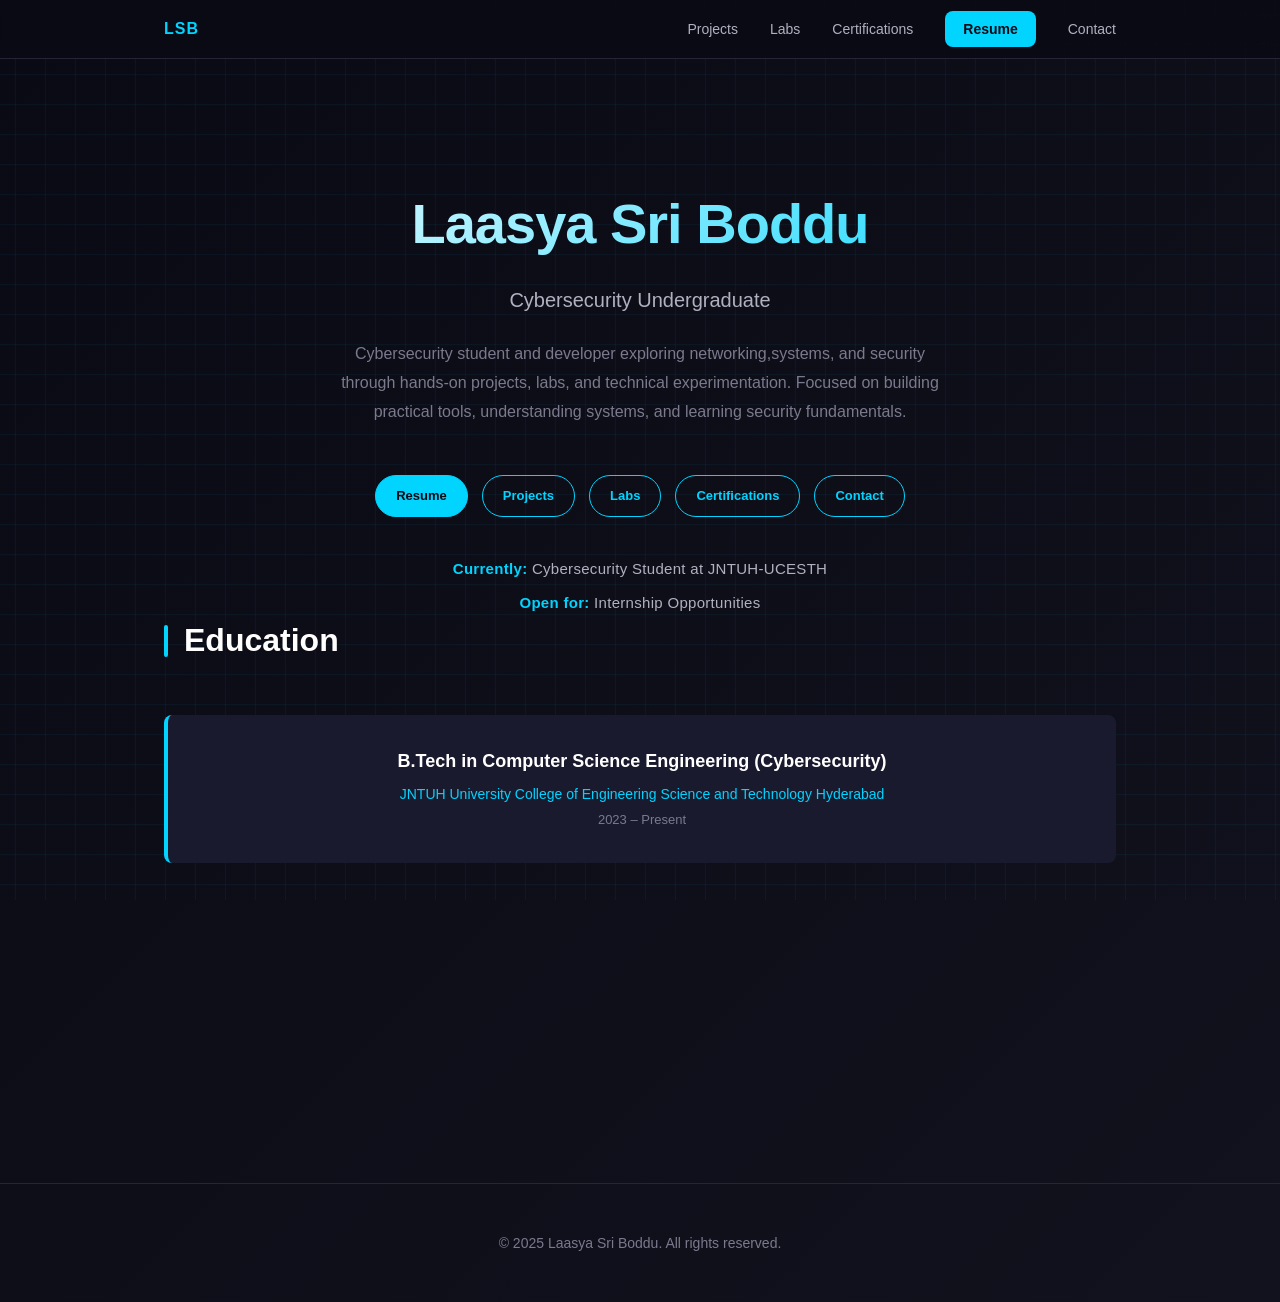
==== commit 00f16256: "Update index.html" ====
--- a/index.html
+++ b/index.html
@@ -94,8 +94,7 @@
     Internship Opportunities
   </p>
 </div>
-    </section>
-    <!-- Education Section -->
+<!-- Education Section -->
 <section id="education">
 
   <h2 class="section-title">
@@ -121,6 +120,9 @@
   </div>
 
 </section>
+    </section>
+    
+
   </div>
 
   <!-- Footer -->
